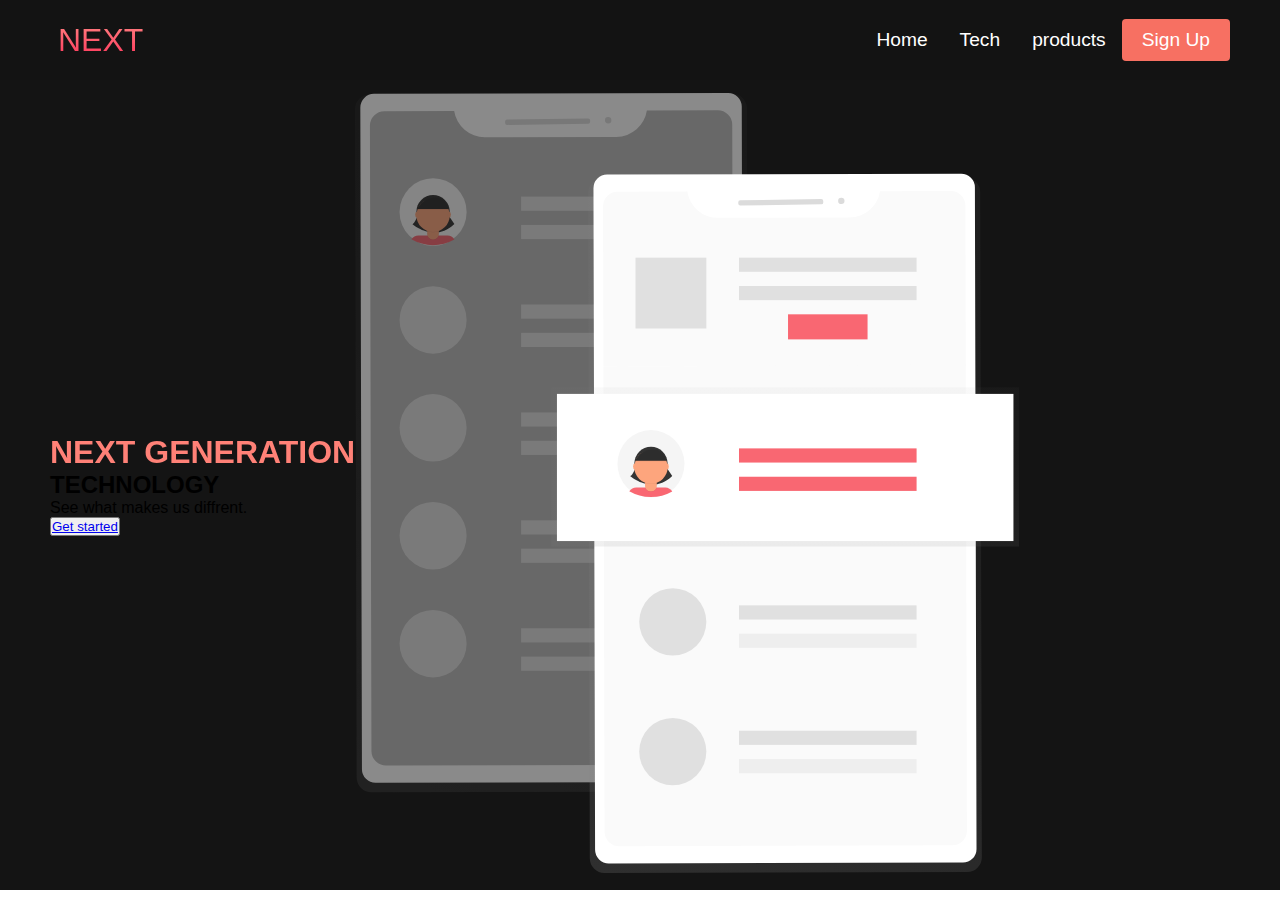
==== index.html @ e02b1e50 "initial commit" ====
<!DOCTYPE html>
<html lang="en">
<head>
    <meta charset="UTF-8">
    <meta name="viewport" content="width=device-width, initial-scale=1.0">
    <title>Tech Trends website</title>
    <link rel="stylesheet" href="style.css">
    <link rel="stylesheet" href="https://cdnjs.cloudflare.com/ajax/libs/font-awesome/6.5.2/css/all.min.css" integrity="sha512-SnH5WK+bZxgPHs44uWIX+LLJAJ9/2PkPKZ5QiAj6Ta86w+fsb2TkcmfRyVX3pBnMFcV7oQPJkl9QevSCWr3W6A==" crossorigin="anonymous" referrerpolicy="no-referrer" />
</head>
<body>

    <!--Nav bar section-->
    <nav class="navbar">
        <div class="navbar__container">
            <a href="/" id="navbar__logo">
                <i class="fas fa-gem"></i> NEXT
            </a>
            <div class="navbar__toggle" id="mobile-menu">
                <span class="bar"></span>
                <span class="bar"></span>
                <span class="bar"></span>
            </div>
            <ul class="navbar__menu">
                <li class="navbar__item">
                    <a href="/" class="navbar__links"> Home</a>
                </li>
                <li class="navbar__item">
                    <a href="/tech.html" class="navbar__links"> Tech</a>
                </li>
                <li class="navbar__item">
                    <a href="/" class="navbar__links"> products</a>
                </li>
                <li class="navbar__btn">
                    <a href="/" class="button">Sign Up</a>
                </li>
            </ul>
        </div>
    </nav>

    <!--Hero section-->

    <div class="main">
        <div class="main__container">
            <div class="main__content">
                <h1>NEXT GENERATION</h1>
                <h2>TECHNOLOGY</h2>
                <p>See what makes us diffrent.</p>
                <button class="main__btn"><a href="/">Get started</a></button>
            </div>
            <div class="main__img--container">
                <img src="images/pic1.svg" alt="pic" id="main__img">
            </div>
        </div>
    </div>
    <script src="script.js"></script>
</body>
</html>
---- style.css ----
*{
    box-sizing: border-box;
    margin: 0;
    padding: 0;
    font-family: 'Kumbh sans', sans-serif;
}

.navbar{
    background: #131313;
    height: 80px;
    display: flex;
    justify-content: center;
    align-items: center;
    font-size: 1.2rem;
    position: sticky;
    top: 0;
    z-index: 999;
}

.navbar__container{
    display: flex;
    justify-content: space-between;
    height: 80px;
    z-index: 1;
    width: 100%;
    max-width: 1300px;
    margin: 0 auto;
    padding: 0 50px;
}

#navbar__logo{
    background-color: #ff8177;
    background-image: linear-gradient(to top, #ff0844 0%, #ffb199 100%);
    background-size: 100%;
    -webkit-background-clip: text;
    -moz-background-clip: text;
    -webkit-text-fill-color: transparent;
    -moz-text-fill-color: transparent;
    display: flex;
    align-items: center;
    cursor: pointer;
    text-decoration: none;
    font-size: 2rem;
}

.fa-gem {
    margin-right: 0.5rem;
}

.navbar__menu{
    display: flex;
    align-items: center;
    list-style: none;
    text-align: center;
}

.navbar__item{
    height: 80px;
}

.navbar__links{
    color: #fff;
    display: flex;
    align-items: center;
    justify-content: center;
    text-decoration: none;
    padding: 0 1rem;
    height: 100%;
}

.navbar__btn {
    display: flex;
    justify-content: center;
    align-items: center;
    padding: 0 1 rem;
    width: 100%;
}

.button{
    display: flex;
    justify-content: center;
    align-items: center;
    text-decoration: none;
    padding: 10px 20px;
    height: 100%;
    width: 100%;
    border: none;
    outline: none;
    border-radius: 4px;
    background: #f77062;
    color: #fff;
}

.button:hover{
    background: #4837ff;
    transition: all 0.3s easeS;
}

.navbar__links:hover{
    color: #f77062;
    transition: all 0.3s ease;
}

@media  screen and (max-width: 960px) {
    .navbar__container{
        display: flex;
        justify-content: space-between;
        height: 80px;
        z-index: 1;
        width: 100%;
        max-width: 1300px;
        padding: 0;     
    }

    .navbar__menu{
        display: grid;
        grid-template-columns: auto;
        margin: 0;
        width: 100%;
        position: absolute;
        top: -1000px;
        opacity: 1;
        transition: all 0.5s ease;
        height: 50vh;
        z-index: -1;
        background: #131313;
    }

    /*js when trigggered*/

    .navbar__menu.active{
        background: #131313;
        top: 100%;
        opacity: 1;
        transition: all 0.5s ease;
        z-index: 99;
        height: 50vh;
        font-size: 1.6rem;
    }

    #navbar__logo{
        padding-left: 25px;
    }

    .navbar__toggle .bar{
        width: 25px;
        height: 3px;
        margin: 5px auto;
        transition: all 0.3s ease;
        background: #fff;
    }

    .navbar__item{
        width: 100%;
    }

    .navbar__links{
        text-align: center;
        padding: 2rem;
        width: 100%;
        display: table;
    }

    #mobile-menu{
        position: absolute;
        top: 20%;
        right: 5%;
        transform: translate(5%, 20%);
    }

    .navbar__btn{
        padding-bottom: 2rem;
    }

    .button{
        display: flex;
        justify-content: center;
        align-items: center;
        width: 80%;
        height: 80px;
        margin: 0;
    }

    .navbar__toggle .bar{
        display: block;
        cursor: pointer;
    }
    #mobile-menu.is-active .bar:nth-child(2){
        opacity: 0;
    }

    #mobile-menu.is-active .bar:nth-child(1){
        transform: translateY(80px) rotate(45deg);
    }

    #mobile-menu.is-active .bar:nth-child(3){
        transform: translateY(-80px) rotate(-45deg);
    }
}

/* Hero section CSS */
.main{
    background-color: #141414;
}

.main__container{
    display: flex;
    grid-template-columns: 1fr 1fr;
    align-items: center;
    justify-self: center;
    margin: 0 auto;
    height: 90vh;
    background-color: #141414;
    z-index: 1;
    width: 100%;
    max-width: 1300px;
    padding: 0 50px;


}

.main__content h1{
    font-size: rem;
    background-color: #ff8177;
    background-image: linear-gradient(to,#ff0844 0% #ffb1ff 100%);
    background-size: 100%;
    -webkit-background-clip: text;
    -moz-background-clip: text;
    -webkit-text-fill-color: transparent;
    -moz-text-fill-color:transparent
}
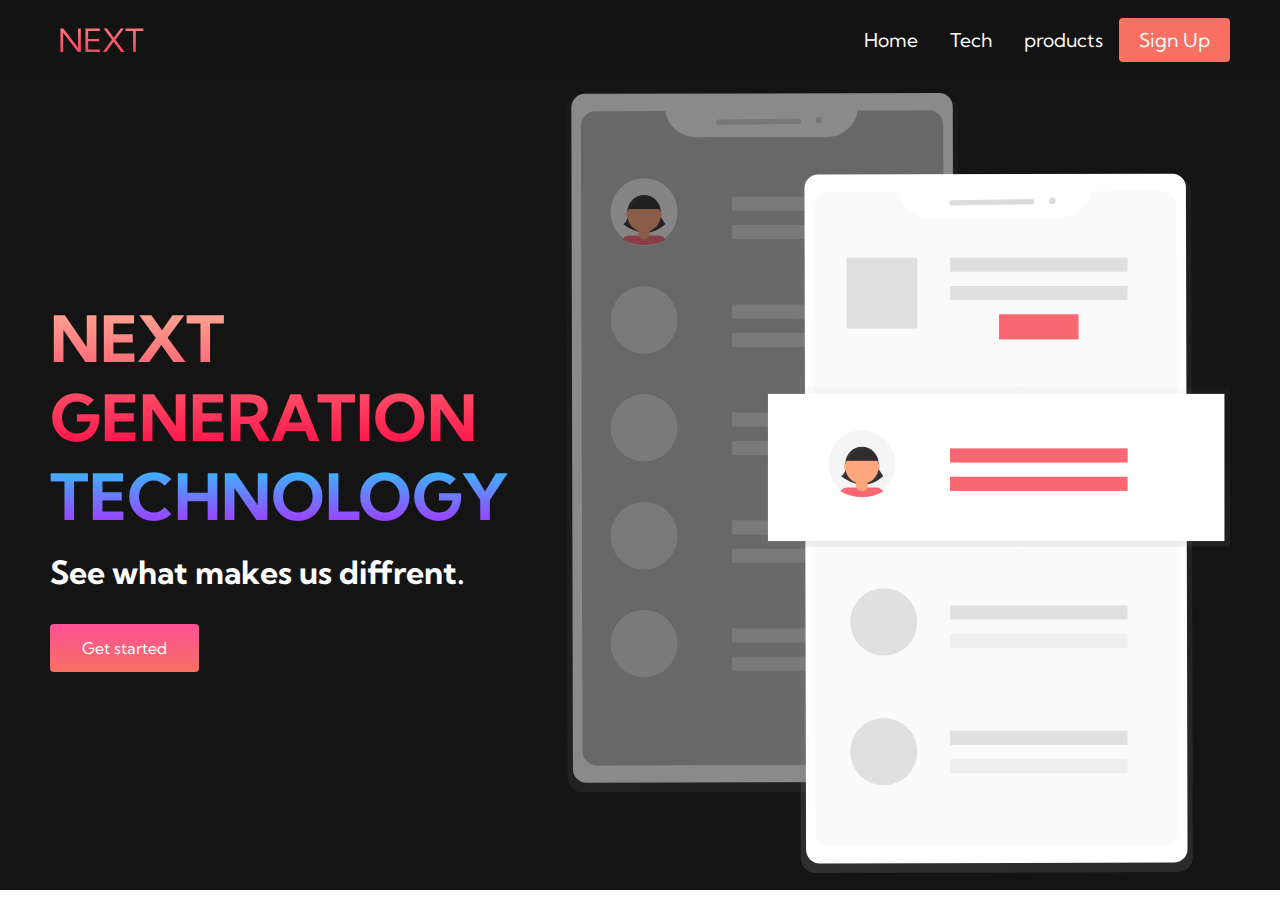
==== commit d0616a60: "initial commit" ====
--- a/index.html
+++ b/index.html
@@ -6,6 +6,7 @@
     <title>Tech Trends website</title>
     <link rel="stylesheet" href="style.css">
     <link rel="stylesheet" href="https://cdnjs.cloudflare.com/ajax/libs/font-awesome/6.5.2/css/all.min.css" integrity="sha512-SnH5WK+bZxgPHs44uWIX+LLJAJ9/2PkPKZ5QiAj6Ta86w+fsb2TkcmfRyVX3pBnMFcV7oQPJkl9QevSCWr3W6A==" crossorigin="anonymous" referrerpolicy="no-referrer" />
+    <link href="https://fonts.googleapis.com/css2?family=Kumbh+Sans:wght@100..900&display=swap" rel="stylesheet">
 </head>
 <body>
 
--- a/style.css
+++ b/style.css
@@ -1,3 +1,5 @@
+@import url('https://fonts.googleapis.com/css2?family=Kumbh+Sans:wght@100..900&display=swap');
+
 *{
     box-sizing: border-box;
     margin: 0;
@@ -220,9 +222,9 @@
 }
 
 .main__content h1{
-    font-size: rem;
+    font-size: 4rem;
     background-color: #ff8177;
-    background-image: linear-gradient(to,#ff0844 0% #ffb1ff 100%);
+    background-image: linear-gradient(to top,#ff0844 0%, #ffb199 100%);
     background-size: 100%;
     -webkit-background-clip: text;
     -moz-background-clip: text;
@@ -230,3 +232,42 @@
     -moz-text-fill-color:transparent
 }
 
+.main__content h2{
+    font-size: 4rem;
+    background-color: #ff8177;
+    background-image: linear-gradient(to top,#b721ff 0%, #21d4fd 100%);
+    background-size: 100%;
+    -webkit-background-clip: text;
+    -moz-background-clip: text;
+    -webkit-text-fill-color: transparent;
+    -moz-text-fill-color:transparent
+}
+
+.main__content p{
+    margin-top: 1rem;
+    font-size: 2rem;
+    font-weight: 700;
+    color: #fff;
+}
+
+
+.main__btn{
+    font-size: 1rem;
+    background-image: linear-gradient(to top, #f77062 0%, #fe5196 100%);
+    padding: 14px 32px;
+    border: none;
+    border-radius: 4px;
+    color: #fff;
+    margin-top: 2rem;
+    cursor: pointer;
+    position: relative;
+    transition: all 0.35s;
+    outline: none;
+}
+
+.main__btn a{
+    position: relative;
+    z-index: 2;
+    color: #fff;
+    text-decoration: none;
+}
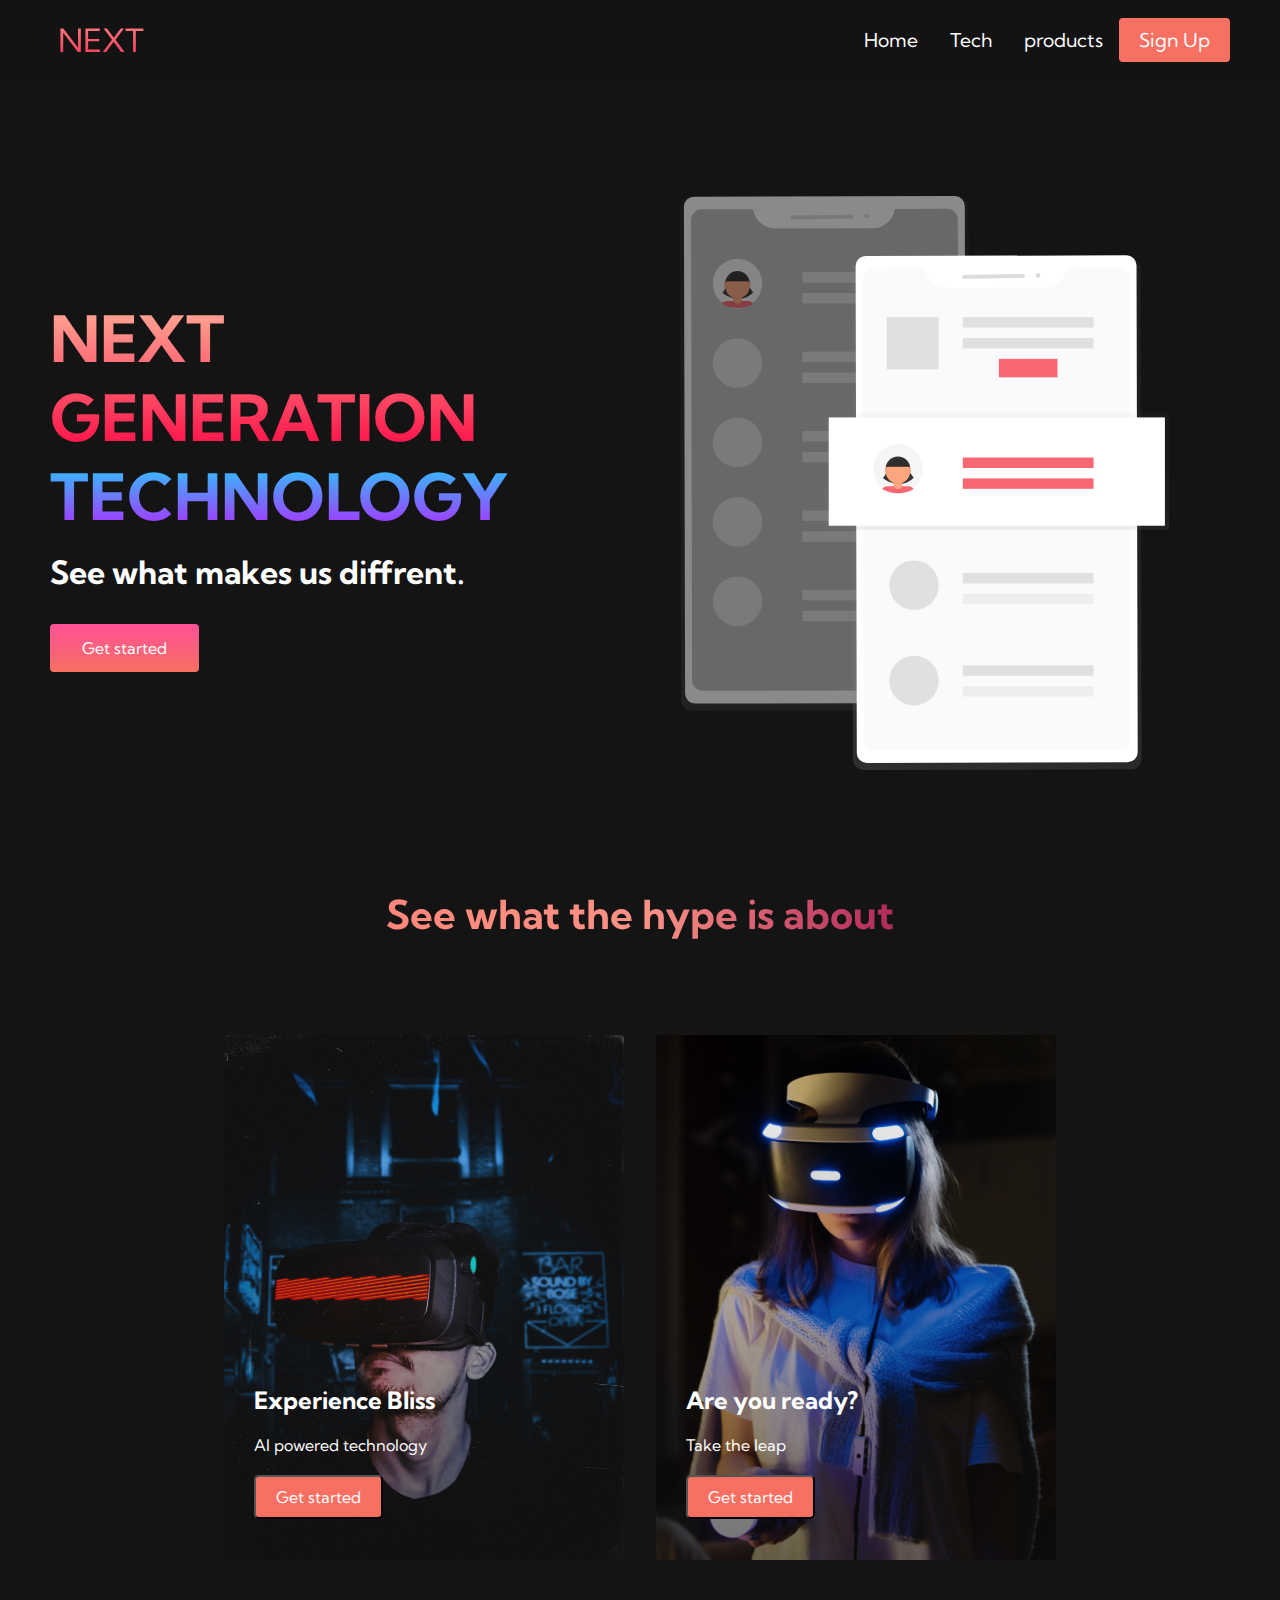
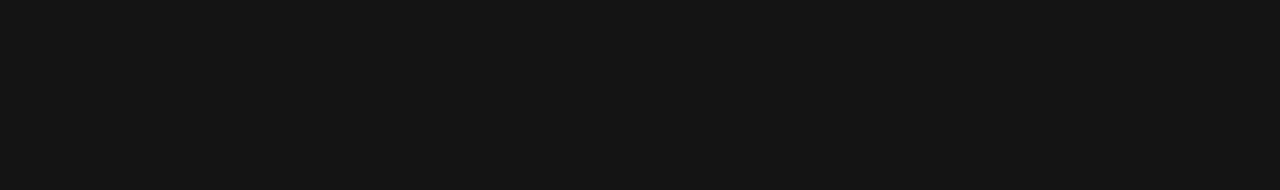
==== commit aa834432: "initial commit" ====
--- a/index.html
+++ b/index.html
@@ -53,6 +53,23 @@
             </div>
         </div>
     </div>
+
+    <!--Services section -->
+    <div class="services">
+        <h1>See what the hype is about</h1>
+        <div class="services__container">
+            <div class="services__card">
+                <h2>Experience Bliss</h2>
+                <p>AI powered technology</p>
+                <button>Get started</button>
+            </div>
+            <div class="services__card">
+                <h2>Are you ready?</h2>
+                <p>Take the leap</p>
+                <button>Get started</button>
+            </div>
+        </div>
+    </div>
     <script src="script.js"></script>
 </body>
 </html>--- a/style.css
+++ b/style.css
@@ -148,7 +148,7 @@
         width: 25px;
         height: 3px;
         margin: 5px auto;
-        transition: all 0.3s ease;
+        transition: all 0.3s ease-in-out;
         background: #fff;
     }
 
@@ -192,11 +192,11 @@
     }
 
     #mobile-menu.is-active .bar:nth-child(1){
-        transform: translateY(80px) rotate(45deg);
+        transform: translateY(8px) rotate(45deg);
     }
 
     #mobile-menu.is-active .bar:nth-child(3){
-        transform: translateY(-80px) rotate(-45deg);
+        transform: translateY(-8px) rotate(-45deg);
     }
 }
 
@@ -271,3 +271,170 @@
     color: #fff;
     text-decoration: none;
 }
+
+.main__btn:after{
+    position: absolute;
+    content: '';
+    top: 0;
+    left: 0;
+    width: 0;
+    height: 100%;
+    background: #4837ff;
+    transition: all 0.35s;
+    border-radius: 4px;
+}
+
+.main__btn:hover{
+    color: #fff;
+}
+
+.main__btn:hover:after{
+    width: 100%;
+}
+
+.main__img--container{
+    text-align: center;
+}
+
+
+#main__img{
+    height: 80%;
+    width: 80%;
+}
+
+/*Mobile Responsive */
+@media screen and (max-width: 768px) {
+    .main__container{
+        display: grid;
+        grid-template-columns: auto;
+        align-items: center;
+        justify-self: center;
+        width: 100%;
+        margin: 0 auto;
+        height: 90vh;
+    }
+
+    .main__content{
+        text-align: center;
+        margin-bottom: 4rem;
+    }
+
+    .main__content h1{
+        font-size: 2.5rem;
+        margin-top: 2rem;
+    }
+
+    .main__content h2 {
+        font-size: 3rem;
+    }
+
+    .main__content p{
+        margin-top: 1rem;
+        font-size: 1.5rem;
+    }
+}
+
+@media screen and (max-width: 768px) {
+    .main__content h1{
+        font-size: 2rem;
+        margin-top: 3rem;
+    }
+
+    .main__content h2 {
+        font-size: 2rem;
+    }
+
+    .main__content p{
+        margin-top: 2rem;
+        font-size: 1.5rem;
+    }
+
+    .main__btn{
+        padding: 12px 36px;
+        margin: 2.5rem 0;
+    }
+}
+
+/*--Services section --*/
+
+.services{
+    background: #141414;
+    display: flex;
+    flex-direction: column;
+    align-items: center;
+    height: 100vh;
+}
+
+.services h1{
+    background-color: #ff8177;
+    background-image: linear-gradient(
+        to right, 
+        #ff8177 0%,
+        #ff867a 0%, 
+        #ff8c7f 21%, 
+        #f99185 52%, 
+        #cf556c 78%, 
+        #b12a5b 100%
+    );
+
+    background-size: 100%;
+    margin-bottom: 5rem;
+    font-size: 2.5rem;
+    -webkit-background-clip: text;
+    -moz-background-clip: text;
+    -webkit-text-fill-color: transparent;
+    -moz-text-fill-color:transparent
+}
+
+.services__container{
+    display: flex;
+    justify-content: center;
+    flex-wrap: wrap;
+}
+
+.services__card{
+    margin: 1rem;
+    height: 525px;
+    width: 400px;
+    border-radius: 4px;
+    background-image: linear-gradient(
+        to bottom, 
+        rgba(0,0,0,0) 0%, 
+        rgba(17,17,17,0.6) 100%),
+        url('/images/pic3.jpg');
+    background-size: cover;
+    position: relative;
+    color: #fff;
+}
+
+.services__card:nth-child(2){
+    background-image: linear-gradient(
+        to bottom, 
+        rgba(0,0,0,0) 0%, 
+        rgba(17,17,17,0.6) 100%),
+        url('/images/pic4.jpg');
+}
+
+.services h2{
+    position: absolute;
+    top: 350px;
+    left: 30px;
+}
+
+.services__card p{
+    position: absolute;
+    top: 400px;
+    left: 30px;
+}
+
+.services__card button{
+    color: #fff;
+    padding: 10px 20px;
+    border-radius: 5px;
+    background: #f77062;
+    position: absolute;
+    top: 440px;
+    left: 30px;
+    font-size: 1rem;
+    cursor: pointer;
+}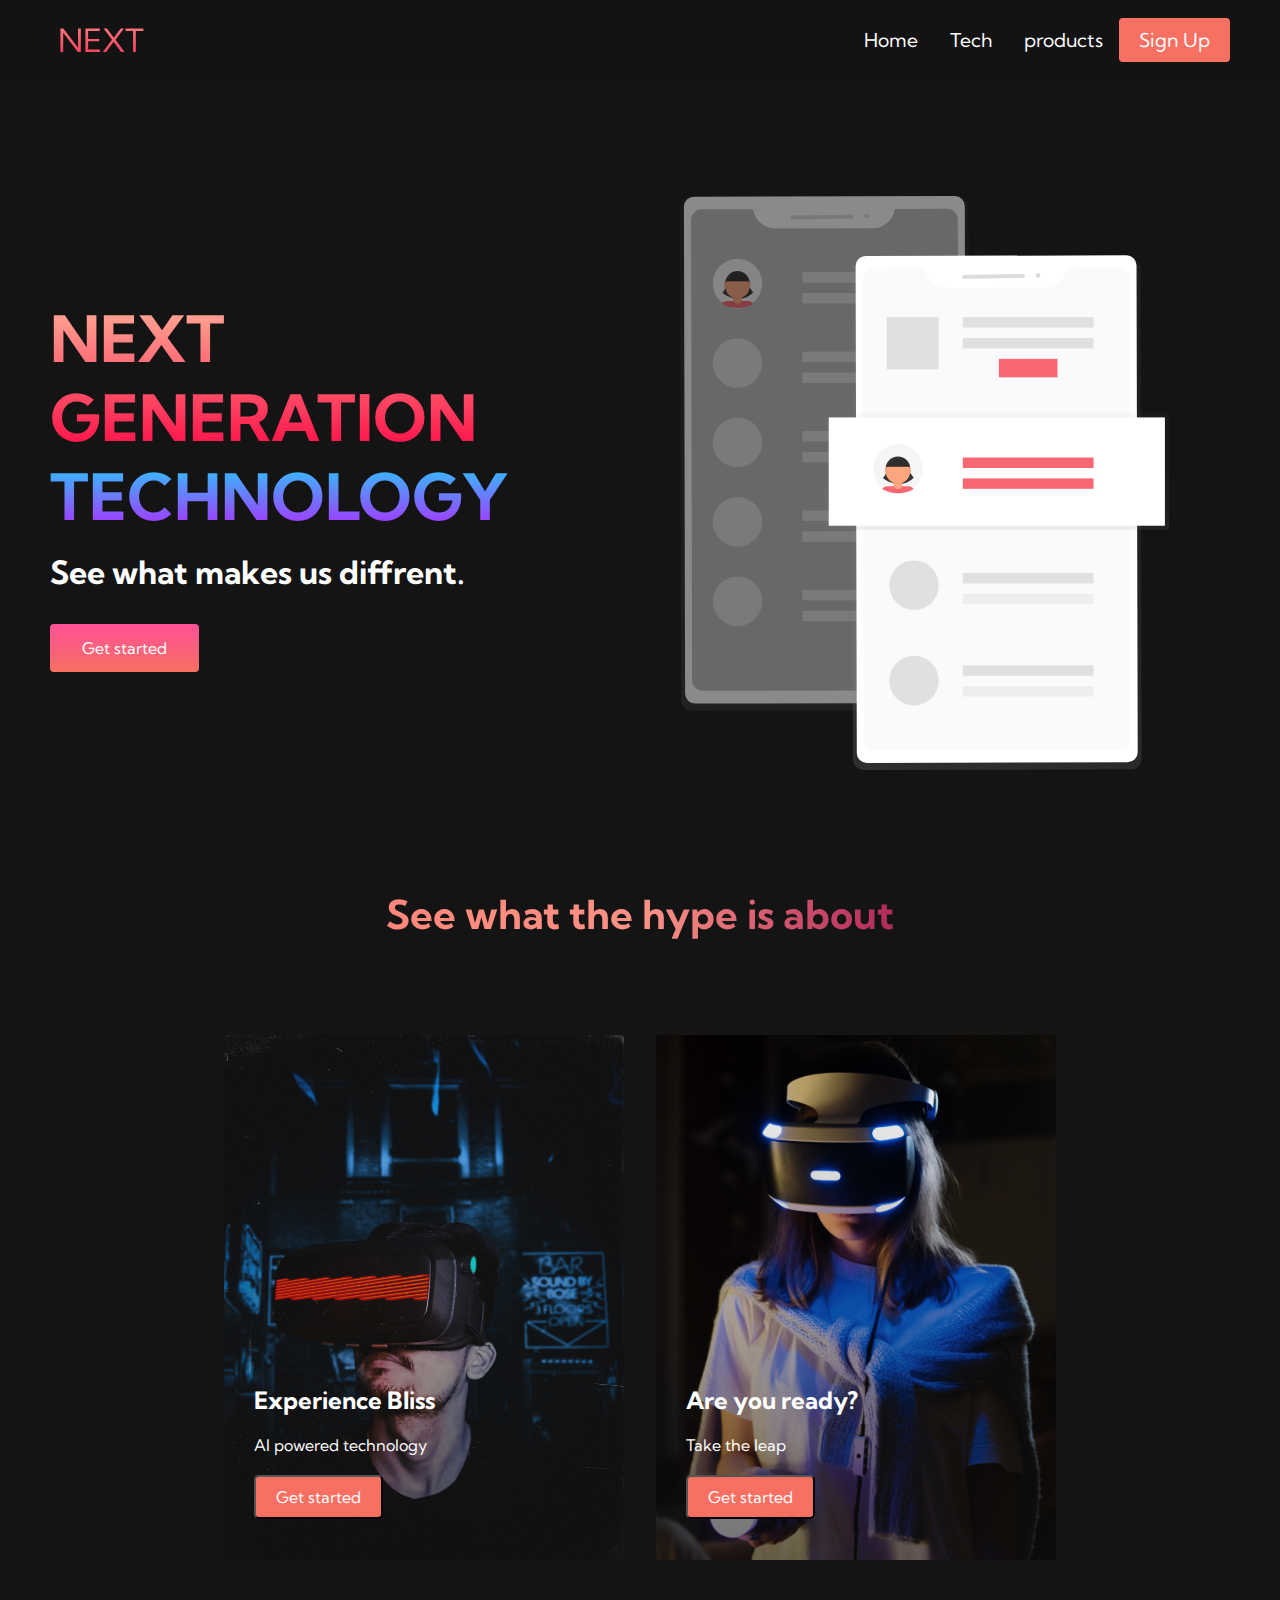
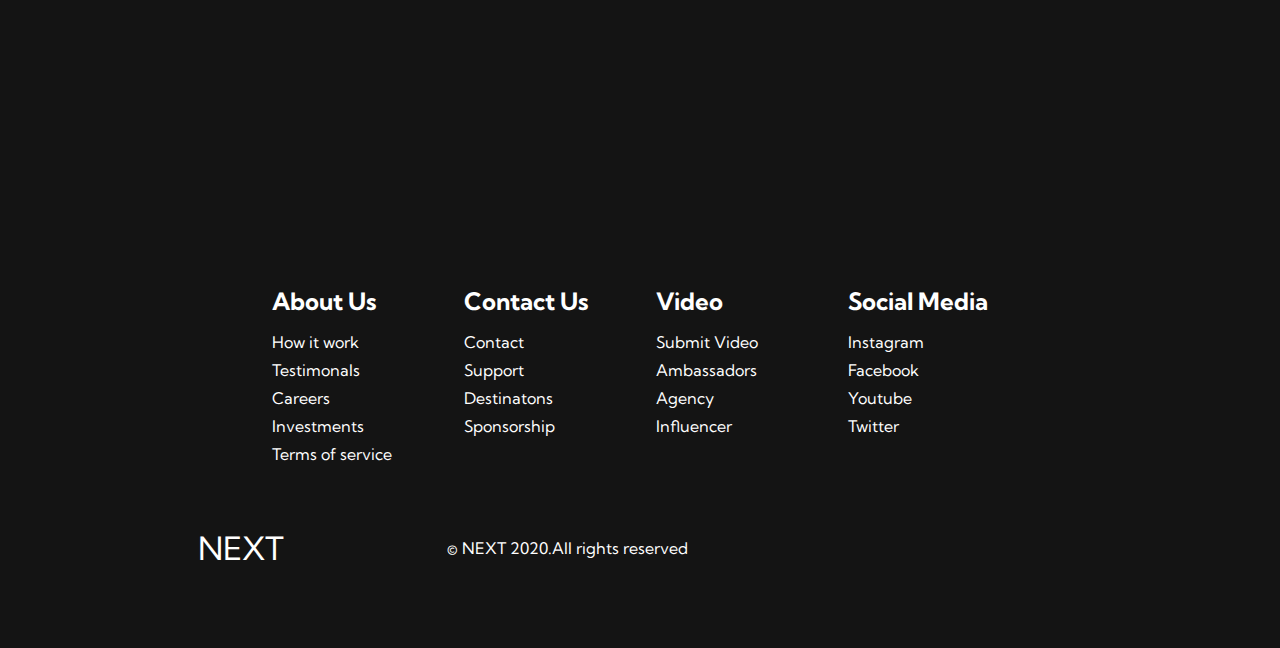
==== commit 8147e080: "initial commit" ====
--- a/index.html
+++ b/index.html
@@ -70,6 +70,73 @@
             </div>
         </div>
     </div>
+
+    <!--ooter section-->
+
+    <div class="footer__container">
+        <div class="footer__links">
+            <div class="footer__link--wrapper">
+                <div class="footer__link--items">
+                    <h2>About Us</h2>
+                    <a href="/sign__up">How it work</a>
+                    <a href="/">Testimonals</a>
+                    <a href="/">Careers</a>
+                    <a href="/">Investments</a>
+                    <a href="/">Terms of service</a>
+                </div>
+                <div class="footer__link--items">
+                    <h2>Contact Us</h2>
+                    <a href="/">Contact</a>
+                    <a href="/">Support</a>
+                    <a href="/">Destinatons</a>
+                    <a href="/">Sponsorship</a>
+                 
+                </div>
+            </div>
+            <div class="footer__link--wrapper">
+                <div class="footer__link--items">
+                    <h2>Video</h2>
+                    <a href="/">Submit Video</a>
+                    <a href="/">Ambassadors</a>
+                    <a href="/">Agency</a>
+                    <a href="/">Influencer</a>
+                </div>
+                <div class="footer__link--items">
+                    <h2>Social Media</h2>
+                    <a href="/">Instagram</a>
+                    <a href="/">Facebook</a>
+                    <a href="/">Youtube</a>
+                    <a href="/">Twitter</a>
+                </div>
+            </div>
+        </div>
+        <div class="social__media">
+            <div class="social__media--wrap">
+                <div class="footer__logo">
+                    <a href="/" id="footer__logo"><i class="fas fa-gem"></i>NEXT</a>
+                </div>
+                <p class="website__right">&copy; NEXT 2020.All rights reserved</p>
+                <div class="social__icons">
+                    <a href="/" class="social__icon--link" target="_blank">
+                        <i class="fab fa-facebook"></i>   
+                    </a>
+                    <a href="/" class="social__icon--link" target="_blank">
+                        <i class="fab fa-instagram"></i>   
+                    </a>
+                    <a href="/" class="social__icon--link" target="_blank">
+                        <i class="fab fa-twitter"></i>   
+                    </a>
+                    <a href="/" class="social__icon--link" target="_blank">
+                        <i class="fab fa-linkedin"></i>   
+                    </a>
+                    <a href="/" class="social__icon--link" target="_blank">
+                        <i class="fab fa-youtube"></i>   
+                    </a>
+                </div>
+            </div>
+        </div>
+    </div>
+
     <script src="script.js"></script>
 </body>
 </html>--- a/style.css
+++ b/style.css
@@ -437,4 +437,170 @@
     left: 30px;
     font-size: 1rem;
     cursor: pointer;
+}
+
+.services__card:hover{
+    transform: scale(1.085);
+    transition: 0.7s ease-in;
+    cursor: pointer;
+}
+
+@media screen and (max-width: 960px) {
+    .services{
+        height: 1600px;
+    }
+
+    .services h1{
+        font-size: 2rem;
+        margin-top: 12rem;
+    }
+}
+
+@media screen and (max-width: 960px) {
+    .services{
+        height: 1400px;
+    }
+
+    .services h1{
+        font-size: 1.2rem;
+    }
+
+    .services__card{
+        width: 300px;
+    }
+}
+
+/* Footer CSS style */
+.footer__container{
+    background-color: #141414;
+    padding: 5rem 0;
+    display: flex;
+    flex-direction: column;
+    justify-content: center;
+    align-items: center;
+}
+
+#footer__logo{
+    color: #fff;
+    display: flex;
+    align-items: center;
+    cursor: pointer;
+    text-decoration: none;
+    font-size: 2rem;
+}
+
+.footer__links{
+    width: 100%;
+    max-width: 1000px;
+    display: flex;
+    justify-content: center;
+}
+
+.footer__link--wrapper{
+    display: flex;
+}
+
+.footer__link--items{
+    display: flex;
+    flex-direction: column;
+    align-items: flex-start;
+    margin: 16px;
+    text-align: left;
+    width: 160px;
+    box-sizing: border-box;
+}
+
+.footer__link--items h2{
+    margin-bottom: 16px;
+}
+
+.footer__link--items > h2{
+    color: #fff;
+}
+
+.footer__link--items a{
+    color: #fff;
+    text-decoration: none;
+    margin-bottom: 0.5rem;
+}
+
+.footer__link--items a:hover{
+    color: #e9e9e9;
+    transition: 0.3s ease-out;
+}
+
+/*social icons*/
+.social__icon--link{
+    color: #fff;
+    font-size: 24px;
+}
+
+.social__media{
+    max-width: 1000px;
+    width: 100%;
+}
+
+.social__media--wrap{
+    display: flex;
+    justify-content: space-between;
+    align-items: center;
+    width: 90%;
+    max-width: 1000px;
+    margin: 40px auto 0 auto;
+}
+
+.social__icons{
+    display: flex;
+    justify-content: space-between;
+    align-items: center;
+    width: 240px;
+}
+
+.social__logo{
+    color: #fff;
+    justify-self: flex-start;
+    margin-left: 20px;
+    cursor: pointer;
+    text-decoration: none;
+    font-size: 2rem;
+    display: flex;
+    align-items: center;
+    margin-bottom: 16px;
+    
+}
+
+.website__right{
+    color: #fff;
+}
+
+@media screen and (max-width:820px) {
+    .footer__links{
+        padding-top: 2rem;
+    }
+
+    #footer__logo{
+        margin-bottom: 2rem;
+    }
+
+    .website__right{
+        margin-bottom: 2rem;
+    }
+
+    .footer__link--wrapper{
+        flex-direction: column;
+    }
+
+    .social__media--wrap{
+        flex-direction: column;
+    }
+
+}
+
+@media screen and (max-width: 480px) {
+    .footer__link--items{
+        margin: 0;
+        padding: 10px;
+        width: 100%;
+    }
+    
 }